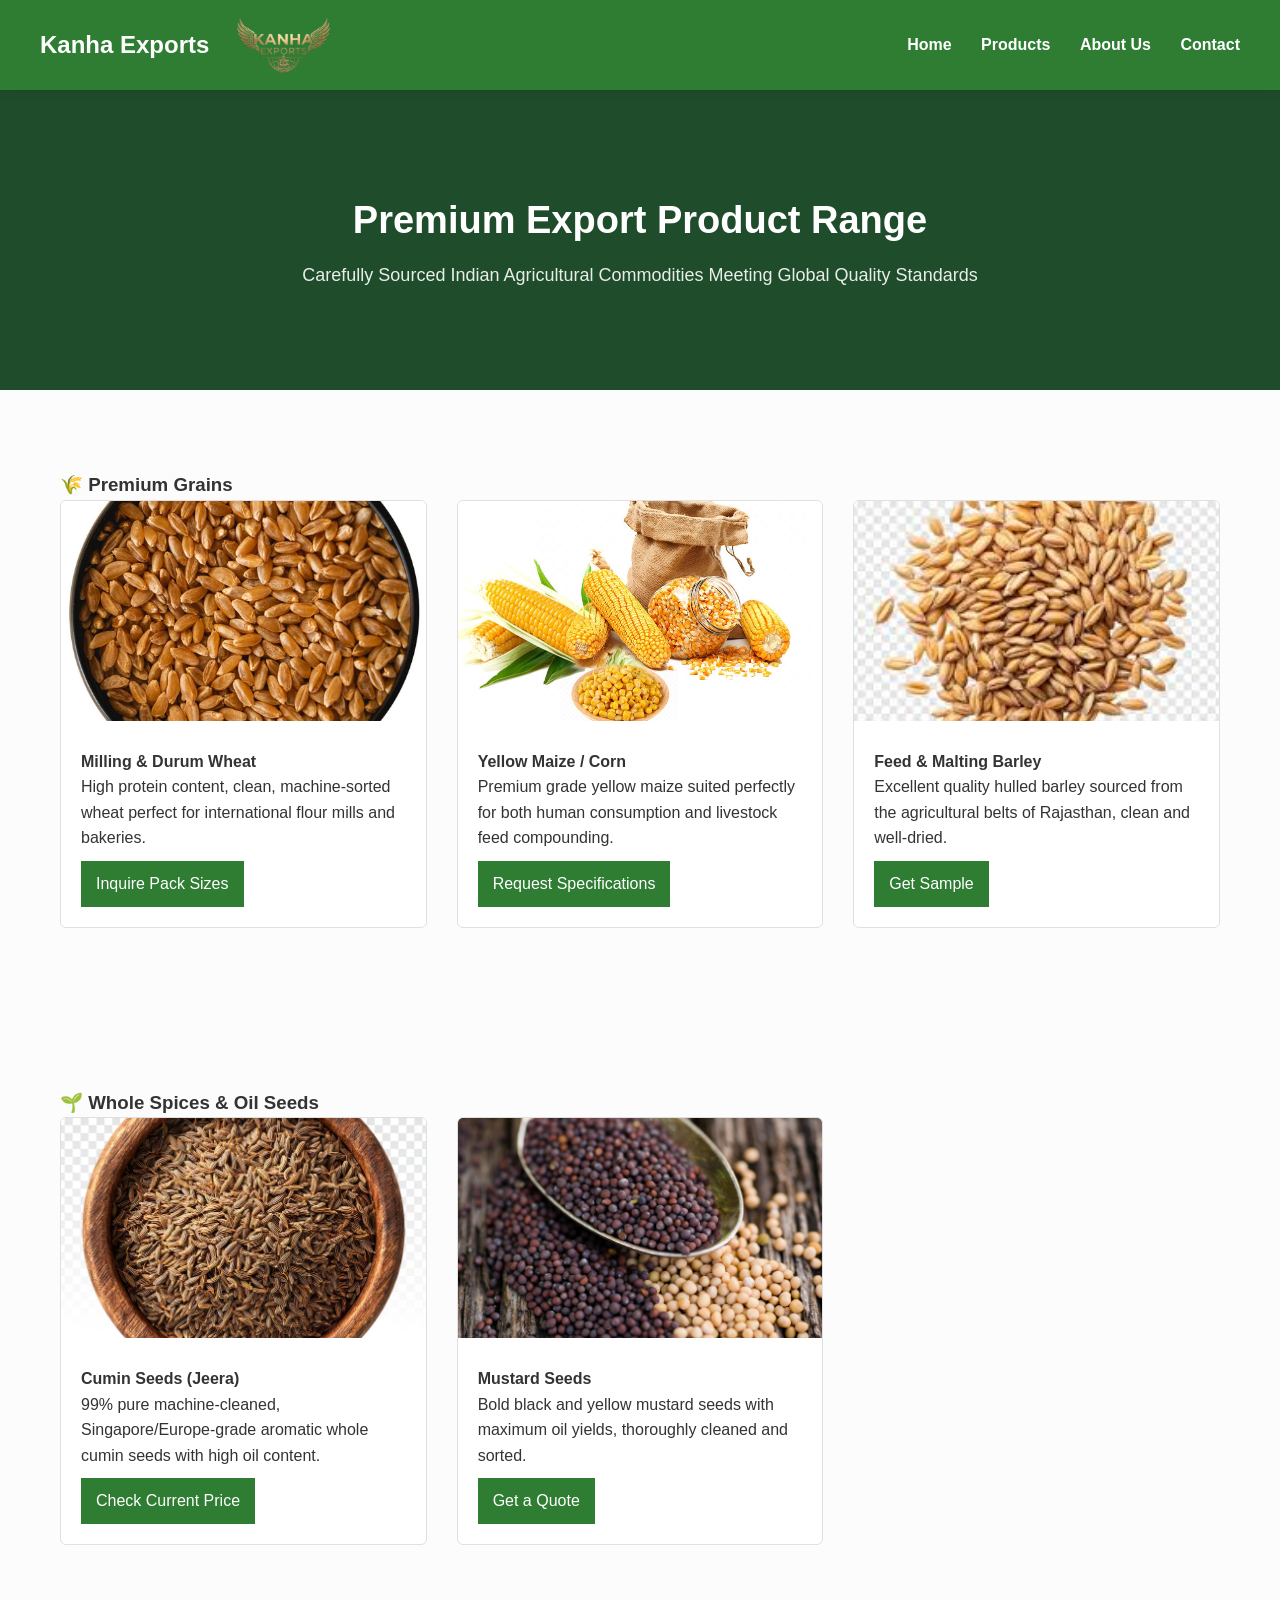
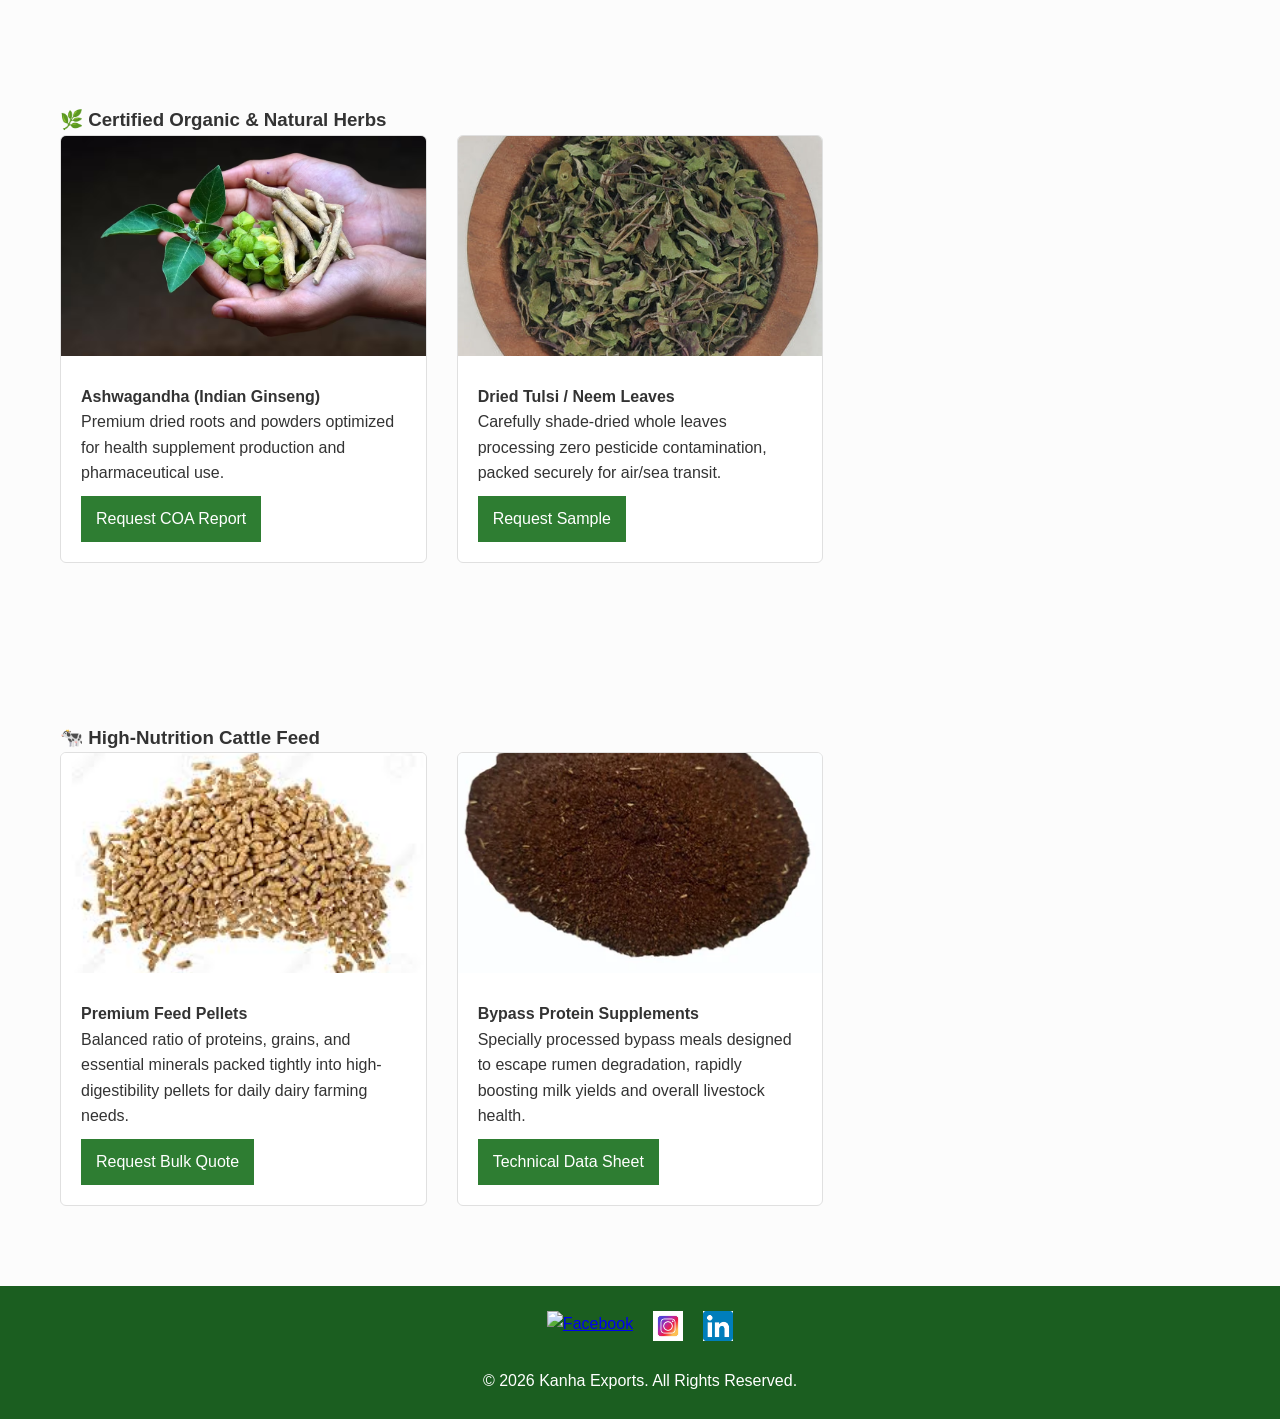
==== products.html @ 4dbe1969 "Initial website" ====
<!DOCTYPE html>
<html lang="en">
<head>
    <meta charset="UTF-8">
    <meta name="viewport" content="width=device-width, initial-scale=1.0">
    <title>Our Products | Kanha Exports</title>
    <link rel="stylesheet" href="css/style.css">
</head>
<body>

<header>
    <div class="logo">
        <a href="index.html" style="display: flex; align-items: center; text-decoration: none; color: white; gap: 10px;">
            <span style="font-size: 24px; font-weight: bold;">Kanha Exports</span>
            <img src="image/logo.png" alt="Kanha Exports Logo" style="height: 50px;">
        </a>
    </div>
    <nav>
        <a href="index.html">Home</a>
        <a href="products.html">Products</a>
        <a href="index.html#about">About Us</a>
        <a href="index.html#contact" class="nav-contact">Contact</a>
    </nav>
</header>

<section class="page-banner">
    <div class="banner-content">
        <h2>Premium Export Product Range</h2>
        <p>Carefully Sourced Indian Agricultural Commodities Meeting Global Quality Standards</p>
    </div>
</section>

<section id="grains" class="section product-page-section">
    <div class="container">
        <h3 class="category-heading">🌾 Premium Grains</h3>
        <div class="inner-product-grid">
            
            <div class="item-card">
                <img src="image/grain-wheat.jpg" alt="Export Quality Wheat" class="item-img">
                <div class="item-info">
                    <h4>Milling & Durum Wheat</h4>
                    <p>High protein content, clean, machine-sorted wheat perfect for international flour mills and bakeries.</p>
                    <a href="index.html#contact" class="btn-quote">Inquire Pack Sizes</a>
                </div>
            </div>

            <div class="item-card">
                <img src="image/grain-maize.jpg" alt="Yellow Maize Corn" class="item-img">
                <div class="item-info">
                    <h4>Yellow Maize / Corn</h4>
                    <p>Premium grade yellow maize suited perfectly for both human consumption and livestock feed compounding.</p>
                    <a href="index.html#contact" class="btn-quote">Request Specifications</a>
                </div>
            </div>

            <div class="item-card">
                <img src="image/grain-barley.jpg" alt="Natural Barley" class="item-img">
                <div class="item-info">
                    <h4>Feed & Malting Barley</h4>
                    <p>Excellent quality hulled barley sourced from the agricultural belts of Rajasthan, clean and well-dried.</p>
                    <a href="index.html#contact" class="btn-quote">Get Sample</a>
                </div>
            </div>

        </div>
    </div>
</section>

<section id="seeds" class="section product-page-section alternate-bg">
    <div class="container">
        <h3 class="category-heading">🌱 Whole Spices & Oil Seeds</h3>
        <div class="inner-product-grid">
            
            <div class="item-card">
                <img src="image/seed-cumin.jpg" alt="Indian Cumin Seeds" class="item-img">
                <div class="item-info">
                    <h4>Cumin Seeds (Jeera)</h4>
                    <p>99% pure machine-cleaned, Singapore/Europe-grade aromatic whole cumin seeds with high oil content.</p>
                    <a href="index.html#contact" class="btn-quote">Check Current Price</a>
                </div>
            </div>

            <div class="item-card">
                <img src="image/seed-mustard.jpg" alt="Mustard Seeds" class="item-img">
                <div class="item-info">
                    <h4>Mustard Seeds</h4>
                    <p>Bold black and yellow mustard seeds with maximum oil yields, thoroughly cleaned and sorted.</p>
                    <a href="index.html#contact" class="btn-quote">Get a Quote</a>
                </div>
            </div>

        </div>
    </div>
</section>

<section id="herbs" class="section product-page-section">
    <div class="container">
        <h3 class="category-heading">🌿 Certified Organic & Natural Herbs</h3>
        <div class="inner-product-grid">
            
            <div class="item-card">
                <img src="image/herb-ashwagandha.jpg" alt="Ashwagandha Roots" class="item-img">
                <div class="item-info">
                    <h4>Ashwagandha (Indian Ginseng)</h4>
                    <p>Premium dried roots and powders optimized for health supplement production and pharmaceutical use.</p>
                    <a href="index.html#contact" class="btn-quote">Request COA Report</a>
                </div>
            </div>

            <div class="item-card">
                <img src="image/herb-tulsi.jpg" alt="Dried Tulsi Leaves" class="item-img">
                <div class="item-info">
                    <h4>Dried Tulsi / Neem Leaves</h4>
                    <p>Carefully shade-dried whole leaves processing zero pesticide contamination, packed securely for air/sea transit.</p>
                    <a href="index.html#contact" class="btn-quote">Request Sample</a>
                </div>
            </div>

        </div>
    </div>
</section>

<section id="feed" class="section product-page-section alternate-bg">
    <div class="container">
        <h3 class="category-heading">🐄 High-Nutrition Cattle Feed</h3>
        <div class="inner-product-grid">
            
            <div class="item-card">
                <img src="image/feed-pellets.jpg" alt="Cattle Feed Pellets" class="item-img">
                <div class="item-info">
                    <h4>Premium Feed Pellets</h4>
                    <p>Balanced ratio of proteins, grains, and essential minerals packed tightly into high-digestibility pellets for daily dairy farming needs.</p>
                    <a href="index.html#contact" class="btn-quote">Request Bulk Quote</a>
                </div>
            </div>

            <div class="item-card">
                <img src="image/feed-bypass.jpg" alt="Bypass Protein Feed" class="item-img">
                <div class="item-info">
                    <h4>Bypass Protein Supplements</h4>
                    <p>Specially processed bypass meals designed to escape rumen degradation, rapidly boosting milk yields and overall livestock health.</p>
                    <a href="index.html#contact" class="btn-quote">Technical Data Sheet</a>
                </div>
            </div>

        </div>
    </div>
</section>

<footer>
    <div class="social-links" style="margin-bottom: 20px; display: flex; justify-content: center; gap: 20px;">
        <a href="https://facebook.com/yourpage" target="_blank">
            <img src="image/facebook.png" alt="Facebook" style="height: 30px;">
        </a>

        <a href="https://instagram.com/yourpage" target="_blank">
            <img src="image/instagram.png" alt="Instagram" style="height: 30px;">
        </a>

        <a href="https://linkedin.com/in/yourpage" target="_blank">
            <img src="image/linkedin.png" alt="LinkedIn" style="height: 30px;">
        </a>
    </div>

    <p style="text-align:center;">
        &copy; 2026 Kanha Exports. All Rights Reserved.
    </p>
</footer>
---- css/style.css ----
/* /* --- Hero Text Size --- */
.hero-content h2 { font-size: 52px; color: white; margin-bottom: 20px; text-shadow: 2px 2px 4px rgba(0,0,0,0.6); }
.hero-content p { font-size: 22px; color: #e8f5e9; margin-bottom: 40px; }

/* --- Product Cards (Grid Layout) --- */
.product-grid { display: flex; justify-content: center; gap: 25px; flex-wrap: wrap; margin-top: 30px; }
.product-card { 
    background-color: #ffffff; 
    border: 1px solid #e0e0e0; 
    border-radius: 8px; 
    padding: 30px; 
    width: 270px; 
    transition: transform 0.3s ease;
    text-decoration: none;
    color: #333;
    display: block;
}
.product-card:hover { transform: translateY(-10px); box-shadow: 0 10px 20px rgba(0,0,0,0.1); }
.product-header { display: flex; align-items: center; gap: 12px; margin-bottom: 15px; }
.product-header h4 { font-size: 22px; color: #2E7D32; }
.view-more-link { display: block; margin-top: 15px; font-weight: bold; color: #2E7D32; }
 
* { margin: 0; padding: 0; box-sizing: border-box; }
html { scroll-behavior: smooth; }
body { font-family: Arial, sans-serif; background-color: #fcfcfc; color: #333; line-height: 1.6; }
.container { max-width: 1200px; margin: 0 auto; padding: 0 20px; }
.section { padding: 80px 0; }
.section-title { font-size: 36px; color: #1b5e20; text-align: center; margin-bottom: 50px; }

/* ==========================================================================
   2. HEADER & LOGO (Restored)
   ========================================================================== */
header { 
    background-color: #2E7D32; color: white; padding: 20px 40px; 
    display: flex; justify-content: space-between; align-items: center; 
    position: sticky; top: 0; z-index: 1000; box-shadow: 0 2px 10px rgba(0,0,0,0.1);
}
header .logo a { display: flex; align-items: center; text-decoration: none; color: white; gap: 15px; }
header .logo img { height: 60px; width: auto; }
header .logo span { font-size: 24px; font-weight: bold; }
nav a { color: white; text-decoration: none; margin-left: 25px; font-weight: bold; }

/* ==========================================================================
   3. HERO & PRODUCTS (Restored)
   ========================================================================== */
.hero { 
    background: linear-gradient(rgba(0,0,0,0.5), rgba(0,0,0,0.5)), url("../image/banner.png"); 
    background-size: cover; text-align: center; padding: 200px 20px; color: white; 
}
.product-grid { display: flex; justify-content: center; gap: 25px; flex-wrap: wrap; }
.product-card { background: #f9f9f9; border: 1px solid #e0e0e0; padding: 25px; width: 265px; border-radius: 6px; }

/* ==========================================================================
   4. ABOUT & VISION (Full restore)
   ========================================================================== */
.about-grid { display: flex; gap: 50px; align-items: flex-start; }
.about-main { flex: 2; }
.about-main p { margin-bottom: 20px; }
.vision-box { flex: 1; background-color: #2E7D32; color: white; padding: 35px; border-radius: 6px; }

/* ==========================================================================
   5. CONTACT FORM (Full restore)
   ========================================================================== */
.contact-grid { display: flex; gap: 50px; }
.contact-info, .contact-form-container { flex: 1; }
.inquiry-form { display: flex; flex-direction: column; gap: 15px; }
.inquiry-form input, .inquiry-form select, .inquiry-form textarea { padding: 12px; border: 1px solid #ccc; border-radius: 4px; }
.btn-submit { background-color: #2E7D32; color: white; padding: 15px; border: none; cursor: pointer; font-weight: bold; }

/* ==========================================================================
   6. PRODUCT PAGE SPECIFIC (Full restore)
   ========================================================================== */
   .page-banner{
    display: flex;
    justify-content: center;
    align-items: center;
    text-align: center;
    height: 300px;
    background: #1f4d2b; /* you can replace with image later */
    color: white;
}

.banner-content h2{
    font-size: 38px;
    font-weight: bold;
    margin-bottom: 10px;
}

.banner-content p{
    font-size: 18px;
    opacity: 0.9;
}
.inner-product-grid { display: flex; flex-wrap: wrap; gap: 30px; }
.item-card { background: #ffffff; border: 1px solid #e0e0e0; border-radius: 6px; overflow: hidden; width: calc(33.33% - 20px); }
.item-img { width: 100%; height: 220px; object-fit: cover; }
.item-info { padding: 20px; }
.btn-quote { display: inline-block; background-color: #2E7D32; color: white; padding: 10px 15px; text-decoration: none; margin-top: 10px; }

/* ==========================================================================
   7. FOOTER
   ========================================================================== */
footer { background-color: #1b5e20; color: white; text-align: center; padding: 25px; }
header .logo img {
    height: 70px !important; /* Force the height */
    width: auto;
    max-height: 70px;
    display: block;
}

header {
    padding: 10px 40px !important; /* Tighten the header so it fits the logo */
}
.btn-primary{
    display: inline-block;
    padding: 12px 25px;
    background: #2E7D32;
    color: white;
    text-decoration: none;
    border-radius: 6px;
    font-weight: bold;
    transition: 0.3s;
}

.btn-primary:hover{
    background: #1f5a22;
}

.btn-secondary{
    display: inline-block;
    padding: 12px 25px;
    background: transparent;
    color: white;
    border: 2px solid white;
    text-decoration: none;
    border-radius: 6px;
    font-weight: bold;
    transition: 0.3s;
}

.btn-secondary:hover{
    background: white;
    color: black;
}
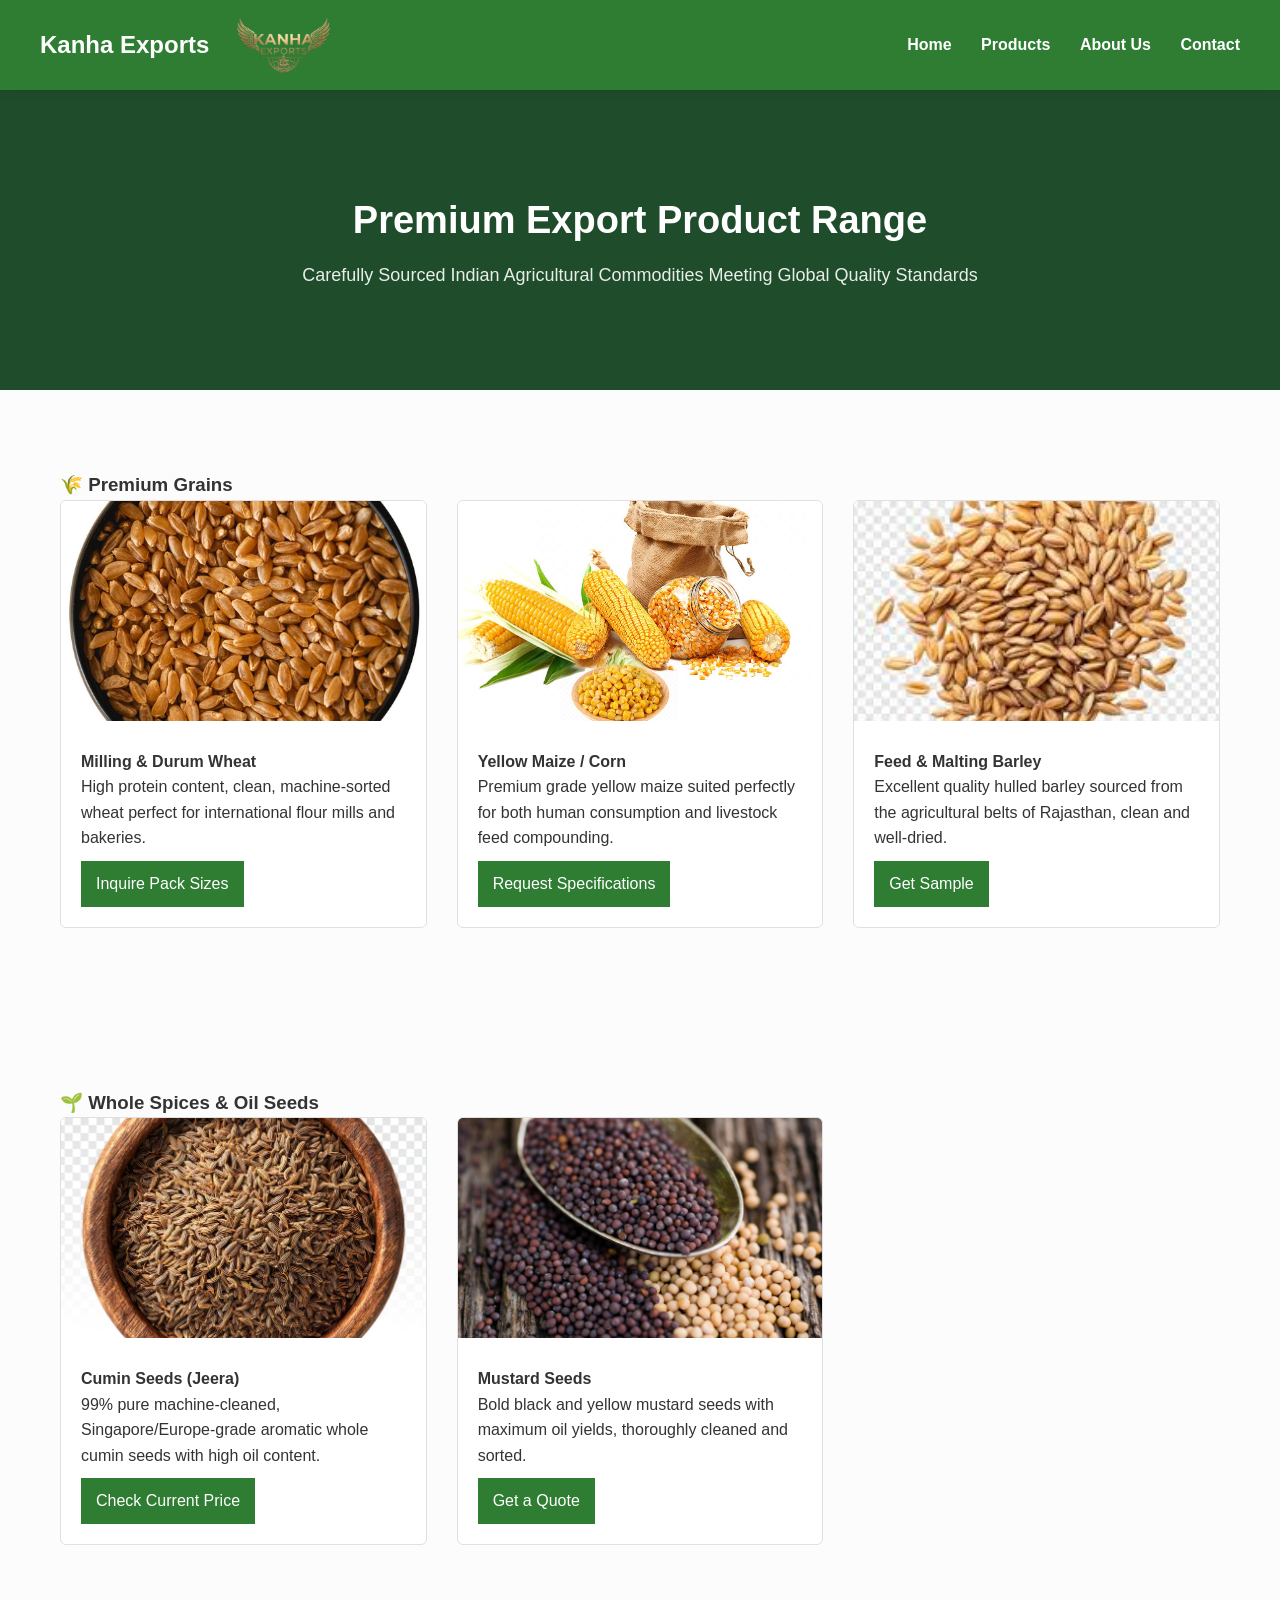
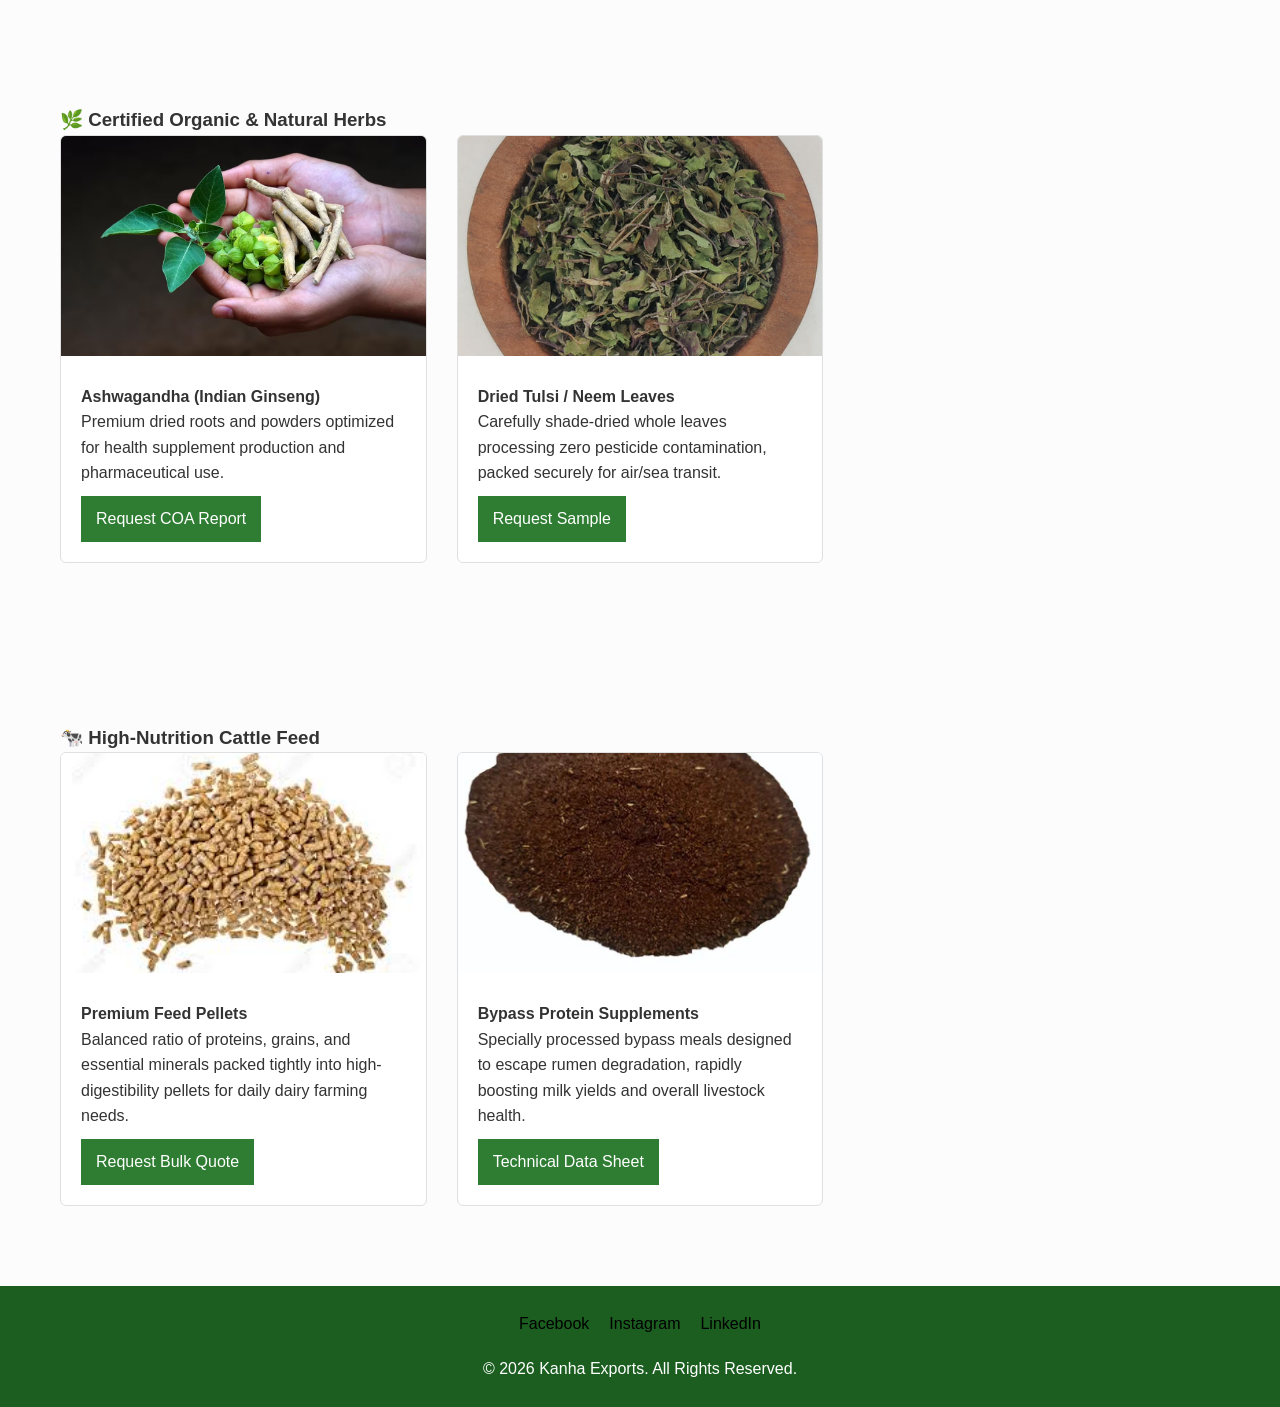
==== commit 7ceea93d: "Updated footer: replaced social images with text links" ====
--- a/products.html
+++ b/products.html
@@ -149,17 +149,11 @@
 
 <footer>
     <div class="social-links" style="margin-bottom: 20px; display: flex; justify-content: center; gap: 20px;">
-        <a href="https://facebook.com/yourpage" target="_blank">
-            <img src="image/facebook.png" alt="Facebook" style="height: 30px;">
-        </a>
-
-        <a href="https://instagram.com/yourpage" target="_blank">
-            <img src="image/instagram.png" alt="Instagram" style="height: 30px;">
-        </a>
-
-        <a href="https://linkedin.com/in/yourpage" target="_blank">
-            <img src="image/linkedin.png" alt="LinkedIn" style="height: 30px;">
-        </a>
+        <a href="https://facebook.com/yourpage" target="_blank" style="text-decoration: none; color: #000; font-family: sans-serif;">Facebook</a>
+        
+        <a href="https://instagram.com/yourpage" target="_blank" style="text-decoration: none; color: #000; font-family: sans-serif;">Instagram</a>
+        
+        <a href="https://linkedin.com/in/yourpage" target="_blank" style="text-decoration: none; color: #000; font-family: sans-serif;">LinkedIn</a>
     </div>
 
     <p style="text-align:center;">
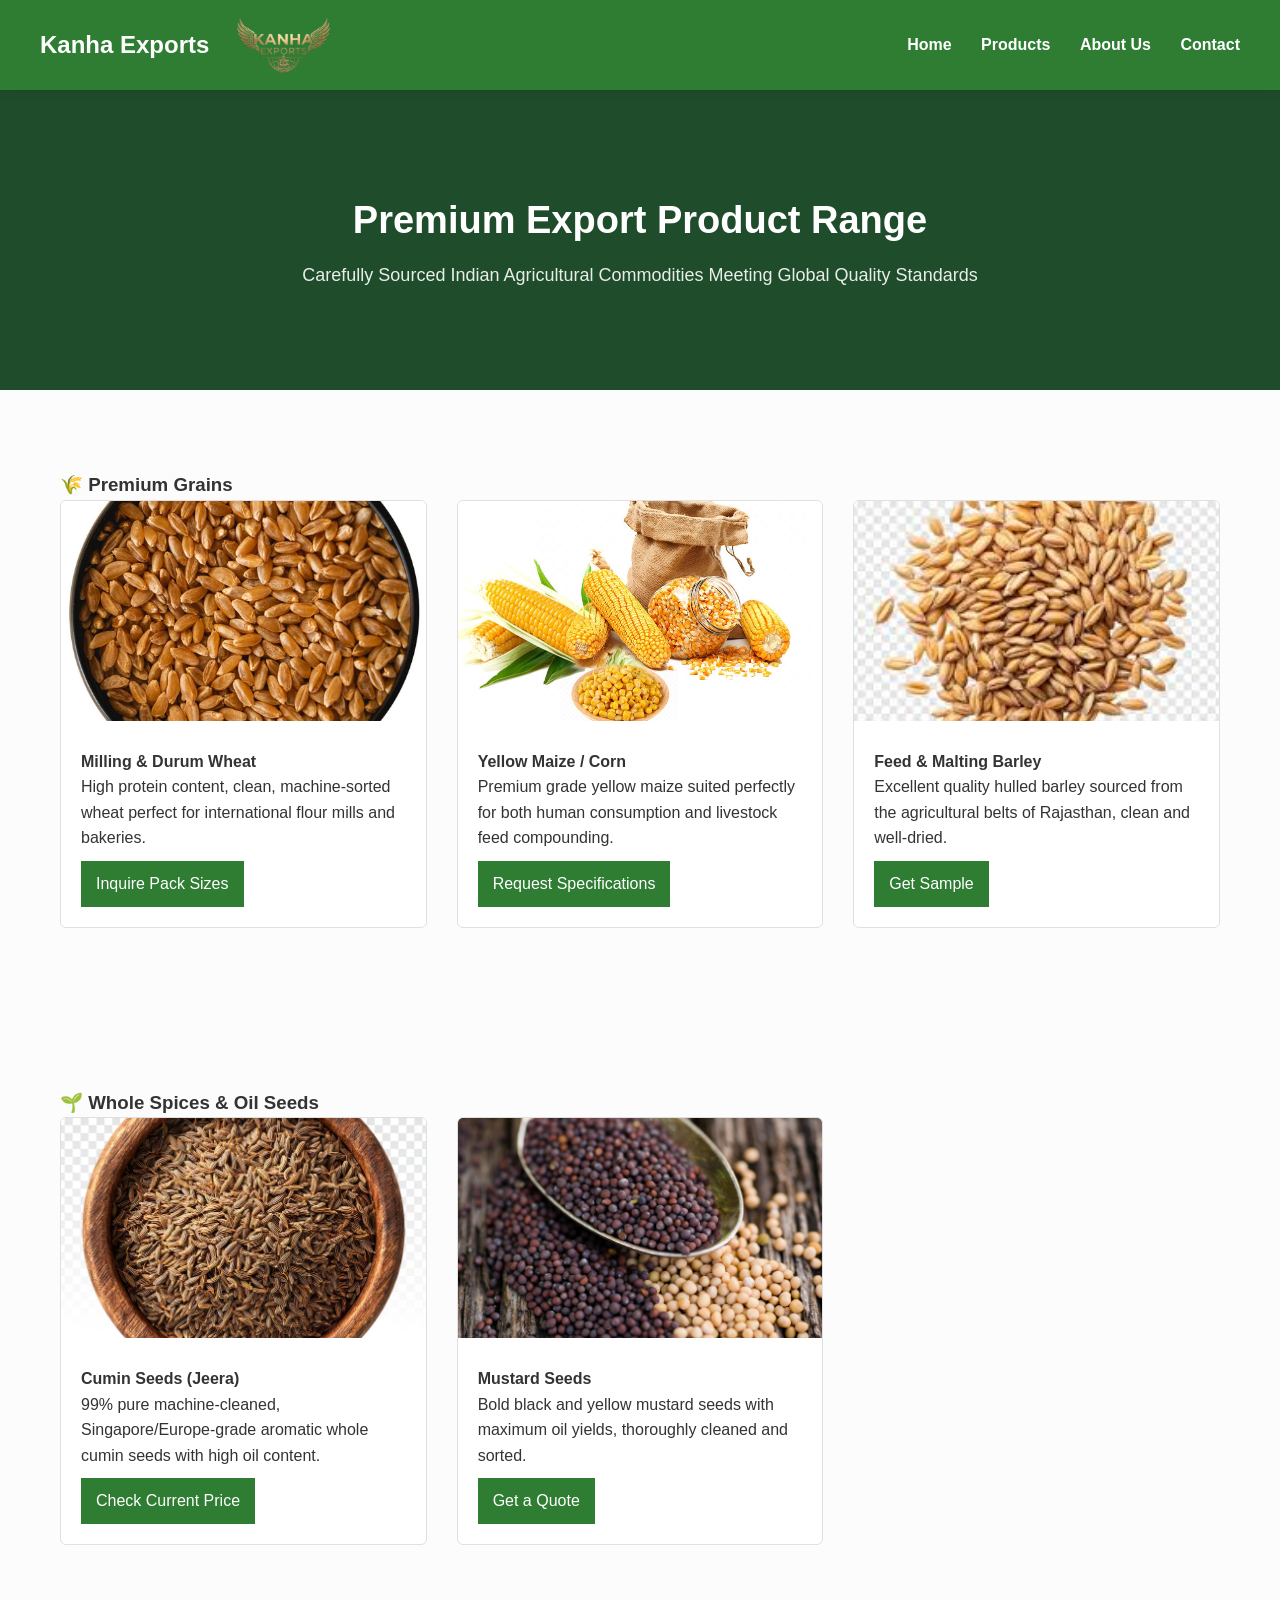
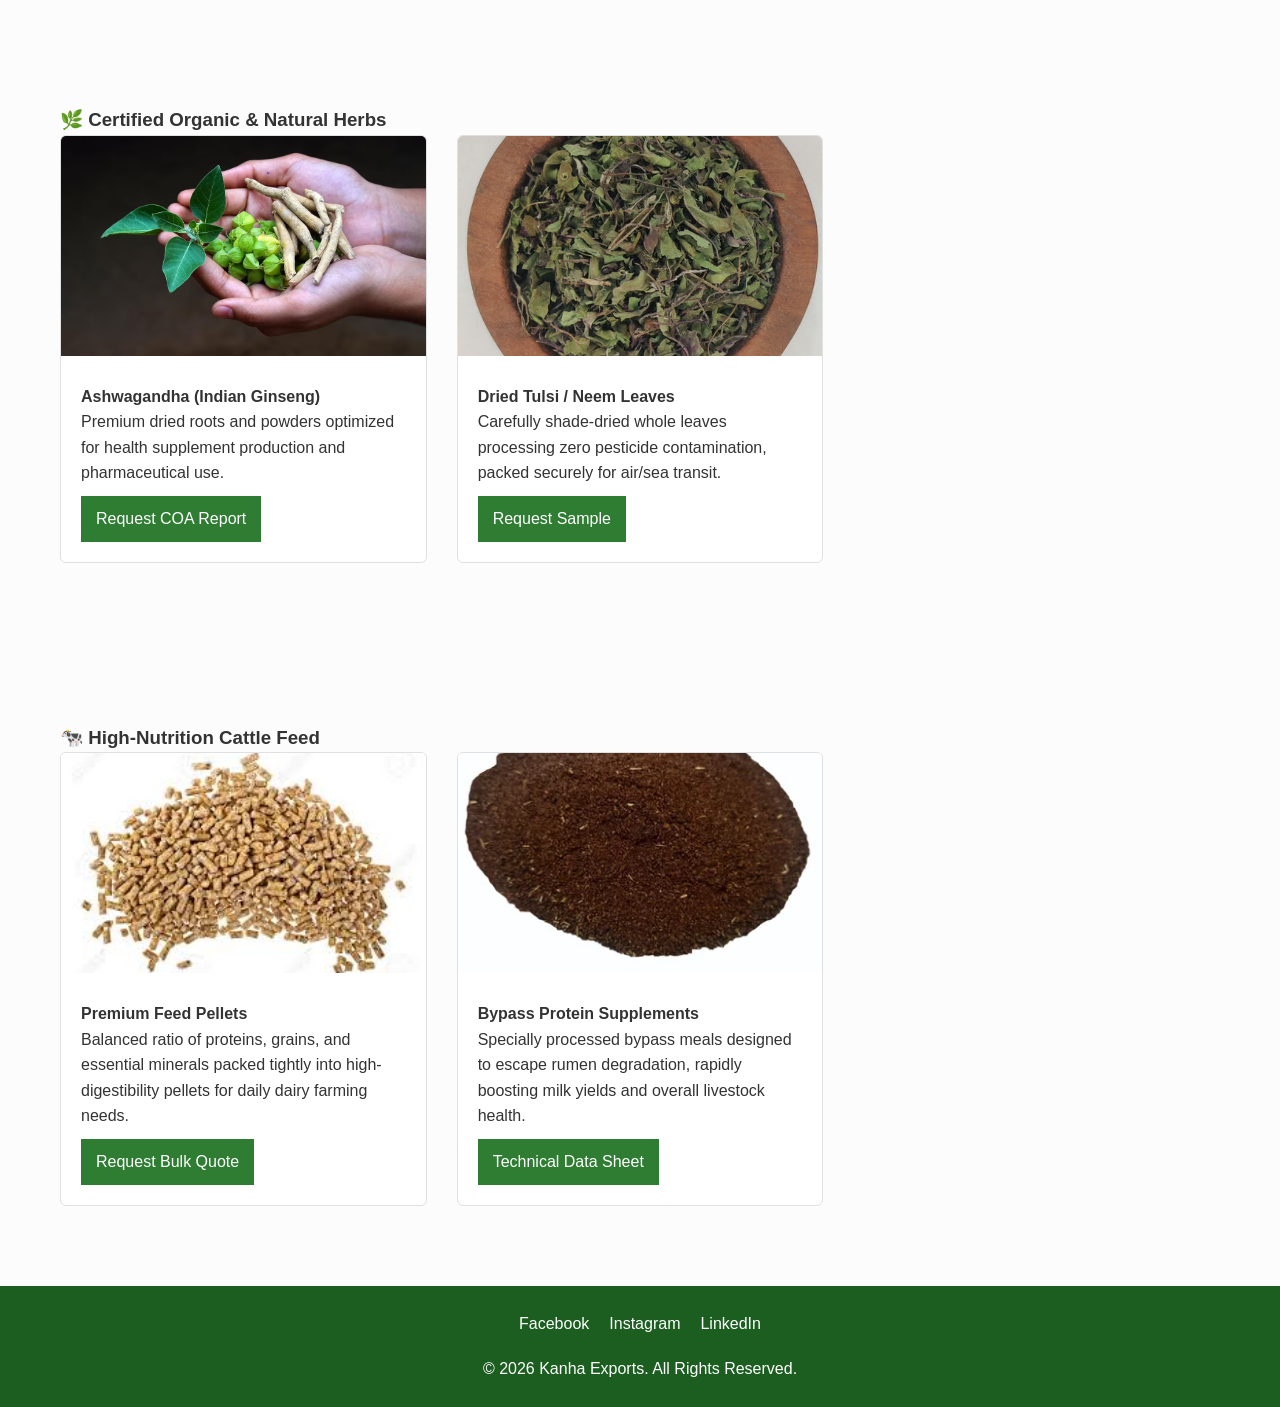
==== commit 7f43135f: "Improve footer design and update index and products pages" ====
--- a/products.html
+++ b/products.html
@@ -149,11 +149,11 @@
 
 <footer>
     <div class="social-links" style="margin-bottom: 20px; display: flex; justify-content: center; gap: 20px;">
-        <a href="https://facebook.com/yourpage" target="_blank" style="text-decoration: none; color: #000; font-family: sans-serif;">Facebook</a>
+        <a href="https://facebook.com/yourpage" target="_blank" style="text-decoration: none; color: #ffffff; font-family: sans-serif;">Facebook</a>
         
-        <a href="https://instagram.com/yourpage" target="_blank" style="text-decoration: none; color: #000; font-family: sans-serif;">Instagram</a>
+        <a href="https://instagram.com/yourpage" target="_blank" style="text-decoration: none; color: #ffffff; font-family: sans-serif;">Instagram</a>
         
-        <a href="https://linkedin.com/in/yourpage" target="_blank" style="text-decoration: none; color: #000; font-family: sans-serif;">LinkedIn</a>
+        <a href="https://linkedin.com/in/yourpage" target="_blank" style="text-decoration: none; color: #ffffff; font-family: sans-serif;">LinkedIn</a>
     </div>
 
     <p style="text-align:center;">
